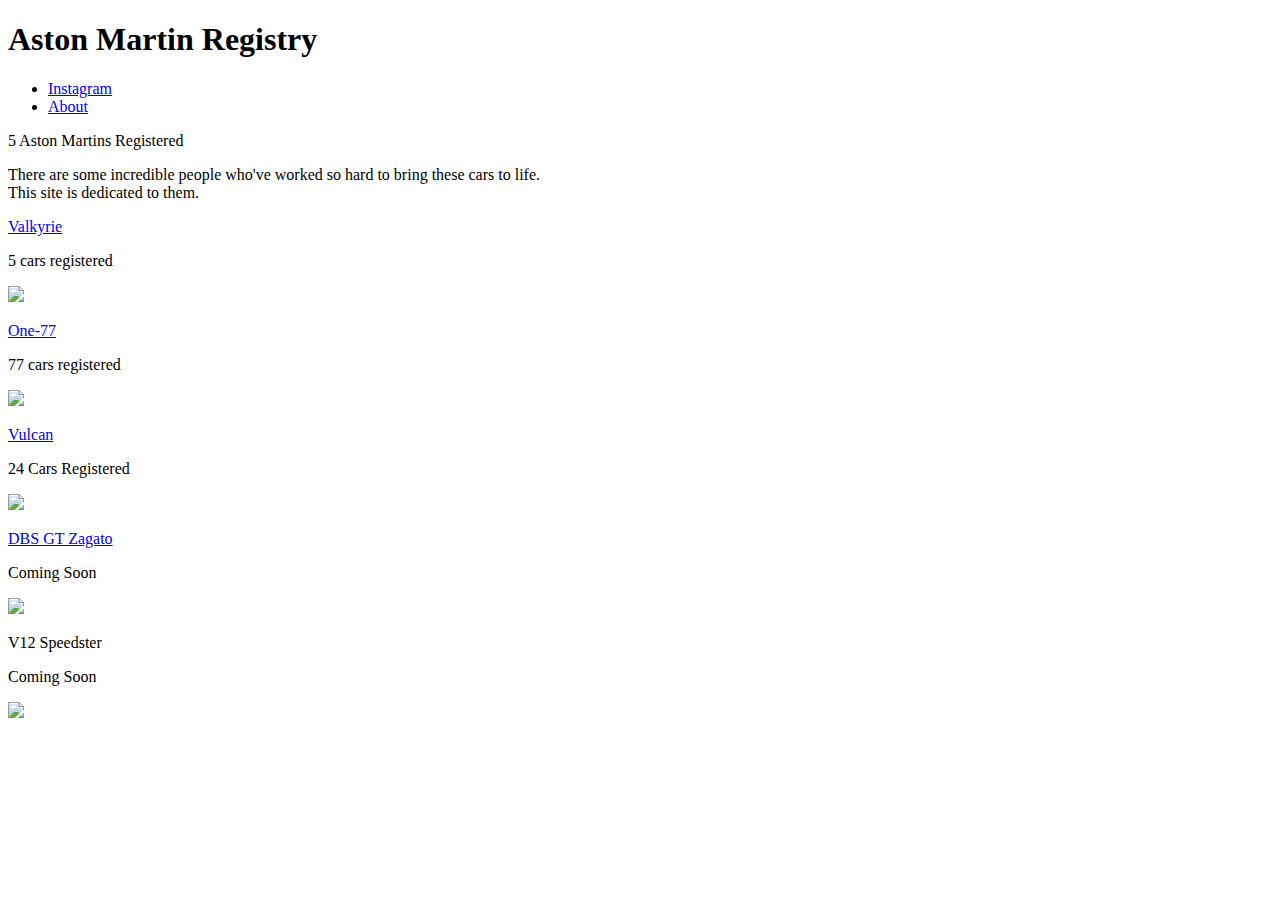
==== index.html @ cbc85d66 "Add files via upload" ====
﻿<!DOCTYPE html>
<html>
    
<head>
    <link href="astonmartinregistry.css" rel="stylesheet">
    <link rel="preconnect" href="https://fonts.gstatic.com">
    <link rel="preconnect" href="https://fonts.gstatic.com" crossorigin>
    <link href="https://fonts.googleapis.com/css2?family=Julius+Sans+One&family=Suranna&display=swap" rel="stylesheet">
    <link href="https://fonts.googleapis.com/css2?family=Montserrat:ital,wght@1,300&display=swap" rel="stylesheet">
    <script src="https://ajax.googleapis.com/ajax/libs/jquery/3.6.0/jquery.min.js"></script>


    <meta charset="UTF-8">
    <meta name="viewport" content="width=device-width, initial-scale=1">
    <title>Aston Martin Registry</title>
</head>

    <body>
        
        <header>
            <div class="titlebox">
                <div class="maintitlebox">
                    <h1>Aston Martin Registry</h1>
                </div>
            </div>
        </header>

        <nav>
            <div class="navigationbox">
                <ul>
                   
                    <li><div class="links"><a href="https://www.instagram.com/astonmartinregistry/">Instagram</a></div></li>
                    <li><div class="links"><a href="about.html">About</a></div></li>
                </ul>
            </div>
        </nav>

        <section>
            <div class="section1box">
            </div>
            <div class="loader">
                <p class="counter"><span class="count">106</span> Aston Martins Registered</p>

                <script>
                    $('.count').each(function () {
                        $(this).prop('Counter', 0).animate({
                            Counter: $(this).text()
                        }, {
                            duration: 5000,
                            easing:'swing',
                            step: function (now) {
                                $(this).text(Math.ceil(now));
                            }
                        });
                    });
                </script>
            </div>
            <div class="section2box">
                <p>There are some incredible people who've worked so hard to bring these cars to life. <br />This site is dedicated to them.</p>
            </div>

            <div class="valkyrieregistrybox">
                <div class="valkyrieregistrytext">
                    <a class="lol" href="valkyrieregistry.html">
                        <p class="textdesc1">Valkyrie</p>
                    </a>
                    <p class="textdesc2">5 cars registered</p>
                </div>
                <div class="valkyrieregistryimage">
                    <img src="IMG_2756.JPG" width=100%>
                </div>
            </div>

            <div class="valkyrieregistrybox">
                <div class="valkyrieregistrytext">
                    <a class="lol" href="one77registry.html">
                        <p class="textdesc1">One-77</p>
                    </a>
                    <p class="textdesc2">77 cars registered</p>
                </div>
                <div class="valkyrieregistryimage">
                    <img src="IMG_2806.JPG" width=100%>
                </div>
            </div>

            <div class="valkyrieregistrybox">
                <div class="valkyrieregistrytext">
                    <a class="lol" href="vulcanregistry.html">
                        <p class="textdesc1">Vulcan</p>
                    </a>
                    <p class="textdesc2">24 Cars Registered</p>
                </div>
                <div class="valkyrieregistryimage">
                    <img src="IMG_3016.JPG" width=100%>
                </div>
            </div>

            <div class="valkyrieregistrybox">
                <div class="valkyrieregistrytext">
                    <a class="lol" href="#">
                        <p class="textdesc1">DBS GT Zagato</p>
                    </a>
                    <p class="textdesc2">Coming Soon</p>
                </div>
                <div class="valkyrieregistryimage">
                    <img src="IMG_3012.JPG" width=100%>
                </div>
            </div>

            <div class="valkyrieregistrybox">
                <div class="valkyrieregistrytext">
                    <p class="textdesc1">V12 Speedster</p>
                    <p class="textdesc2">Coming Soon</p>
                </div>
                <div class="valkyrieregistryimage">
                    <img src="IMG_2804.JPG" width=100%>
                </div>
            </div>





            <div class="section1box">
            </div>
            <div class="section1box">
            </div>


            <footer class="footer">
            </footer>

        </section>


        <footer>
            
        </footer>
        

    </body>
    
</html>
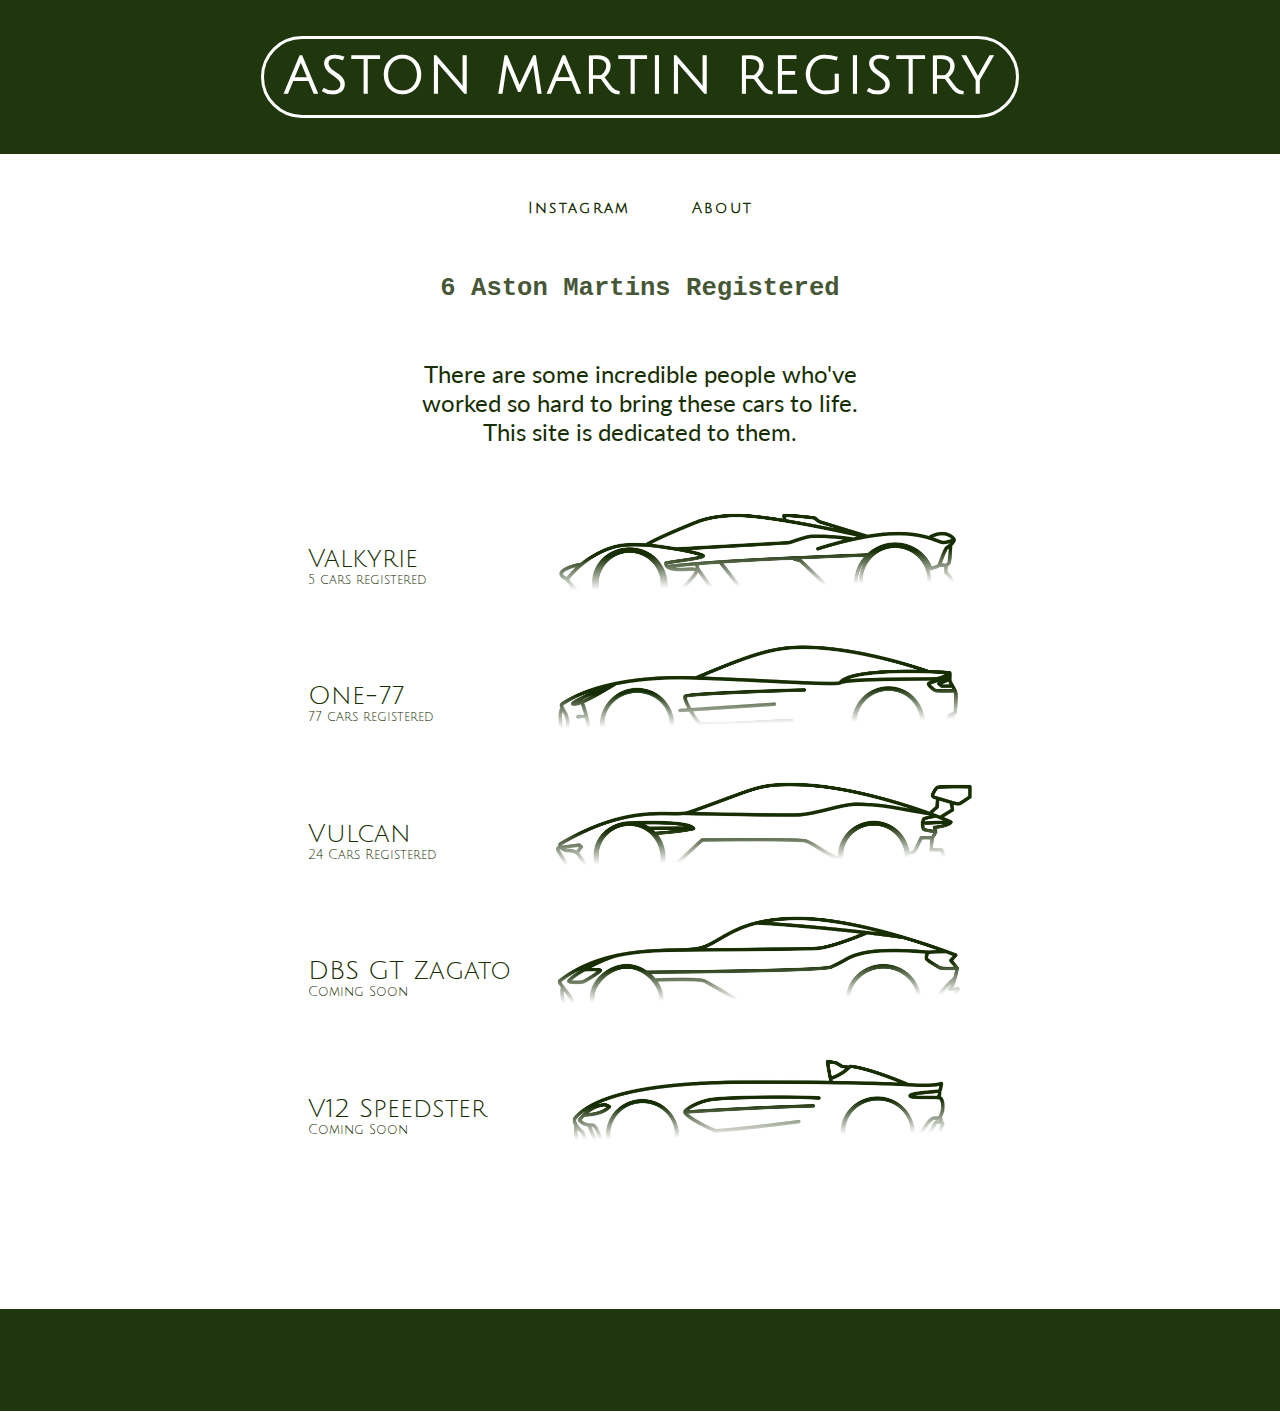
==== commit ad3bebb5: "Update index.html" ====
--- a/index.html
+++ b/index.html
@@ -6,7 +6,8 @@
     <link rel="preconnect" href="https://fonts.gstatic.com">
     <link rel="preconnect" href="https://fonts.gstatic.com" crossorigin>
     <link href="https://fonts.googleapis.com/css2?family=Julius+Sans+One&family=Suranna&display=swap" rel="stylesheet">
-    <link href="https://fonts.googleapis.com/css2?family=Montserrat:ital,wght@1,300&display=swap" rel="stylesheet">
+    <link href="https://fonts.googleapis.com/css2?family=Julius+Sans+One&family=Lato:wght@300&family=Marcellus+SC&display=swap" rel="stylesheet">
+    <link href="https://fonts.googleapis.com/css2?family=Poiret+One&family=Quicksand:wght@300&display=swap" rel="stylesheet">
     <script src="https://ajax.googleapis.com/ajax/libs/jquery/3.6.0/jquery.min.js"></script>
 
 
@@ -67,7 +68,9 @@
                     <p class="textdesc2">5 cars registered</p>
                 </div>
                 <div class="valkyrieregistryimage">
-                    <img src="IMG_2756.JPG" width=100%>
+                    <a href="valkyrieregistry.html">
+                        <img src="IMG_2756.JPG" width=100%>
+                    </a>                  
                 </div>
             </div>
 
@@ -79,7 +82,9 @@
                     <p class="textdesc2">77 cars registered</p>
                 </div>
                 <div class="valkyrieregistryimage">
-                    <img src="IMG_2806.JPG" width=100%>
+                    <a href="on77registry.html">
+                        <img src="IMG_2806.JPG" width=100%>
+                    </a>
                 </div>
             </div>
 
@@ -91,7 +96,9 @@
                     <p class="textdesc2">24 Cars Registered</p>
                 </div>
                 <div class="valkyrieregistryimage">
-                    <img src="IMG_3016.JPG" width=100%>
+                    <a href="vulcanregistry.html">
+                        <img src="IMG_3016.JPG" width=100%>
+                    </a>
                 </div>
             </div>
 
@@ -140,4 +147,4 @@
 
     </body>
     
-</html>+</html>
--- a/astonmartinregistry.css
+++ b/astonmartinregistry.css
@@ -0,0 +1,335 @@
+/*Highlight Light HEX: 789788*/
+/*Highlight Dark HEX: 172e03*/
+/*Profile Pic Samples*/
+/*8ba691, 789883, 8da794, 6a8a79, 869f8d, 789785*/
+/*Nice Dark green 4c6050*/
+
+html {
+    background-color: #ffffff;
+    height: 100%;
+}
+
+body {
+    min-height: 100%;
+    padding: 0;
+    margin: 0;
+    position: relative;
+}
+
+
+* {
+    margin: 0;
+    padding: 0;
+    box-sizing: border-box;
+}
+
+
+
+.titlebox {
+    width: 100%;
+    height: 12vw;
+    display: flex;
+    justify-content: center;
+    align-items: center;
+    text-align: center;
+    background-color: #172e03;
+    opacity: 0.96;
+
+}
+
+
+.maintitlebox h1 {
+    font-size: 4vw;
+    font-family: 'Julius Sans One', sans-serif;
+    color: #ffffff;
+    border: 0.3vw solid;
+    border-radius: 50px;
+    border-color: #ffffff;
+    padding-top: 10px;
+    padding-bottom: 10px;
+    padding-left: 20px;
+    padding-right: 20px;
+    text-transform: uppercase;
+    letter-spacing: 0.05em;
+   
+
+}
+
+
+.navigationbox {
+    float: left;
+    width: 100%;
+    font-family: 'Julius Sans One', sans-serif;
+    color: #172e03;
+    margin-bottom: 15px;
+    position: relative;
+    margin: 2em 0;
+    font-size: 1.2vw;
+}
+.navigationbox ul {
+	clear:left;
+	float:right;
+	list-style:none;
+	margin:10px 0 0 0;
+	padding:0;
+	position:relative;
+	right:50%;
+	text-align:center;
+    
+}
+.navigationbox ul li {
+	display:block;
+	float:left;
+	list-style:none;
+	margin:0;
+	padding:0;
+	position:relative;
+	left:50%;
+}
+
+.navigationbox ul li a {
+	display:block;
+	margin:0 0 0 1px;
+	padding:5px 30px;
+	font-weight: bold;
+	text-decoration:none;
+	line-height:1.3em;
+}
+
+
+
+
+
+.section1box {
+    height: 9vw;
+    width: 100%;
+}
+
+.section2box {
+    height: 10vw;
+    width: 40%;
+    margin: auto;
+    font-size: 1.9vw;
+    font-family: 'Lato', sans-serif;
+    color: #172e03;
+    text-align: center;
+}
+
+.loader {
+    color: #172e03;
+    font-family: Consolas, Menlo, Monaco, monospace;
+    font-weight: bold;
+    font-size: 2vw;
+    opacity: 0.8;
+    display: flex;
+    justify-content: center;
+    align-items: center;
+    padding-bottom: 4vw;
+    border: 5px solid white;
+    
+}
+
+.valkyrieregistrybox {
+    margin: auto;
+    width: 53%;
+    
+    
+}
+
+.valkyrieregistrytext {
+    float: left;
+    margin: 1%;
+    width: 33%;
+   
+    margin-top: 7.5%;
+}
+
+.textdesc1 {
+    font-size: 2vw;
+    font-family: 'Julius Sans One', sans-serif;
+    color: #172e03;
+    background-image: linear-gradient(to right, white 50%, #172e03 50%);
+    background-size: 200%;
+    transition: background-position 0.3s;
+    
+}
+
+.lol {
+    text-decoration: none;
+}
+
+
+.textdesc1:hover {
+    background-position: -100%;
+    color: white;
+}
+
+.textdesc2 {
+    font-size: 1.0vw;
+    font-family: 'Julius Sans One', sans-serif;
+    color: #172e03;
+}
+
+.valkyrieregistryimage {
+    
+    overflow: hidden;
+    margin: 1%;
+  
+}
+
+
+
+.footer {
+    position: absolute;
+    width: 100%;
+    bottom: 0;
+    background-color: #172e03;
+    height: 8vw;
+    opacity: 0.96;
+}
+/*
+.footerbox {
+    background-color: #172e03;
+    width: 100%;
+    padding: 35px 50px 35px 50px;
+    
+    font-family: 'Julius Sans One', sans-serif;
+    font-size: 15px;
+    display: flex;
+    justify-content: space-between;
+}
+*/
+.links a {
+    color: #172e03;
+    text-decoration: none;
+    letter-spacing: 0.15em;
+}
+
+.links a:after {
+    content: "";
+    display: block;
+    height: 2px;
+    background: #172e03;
+    transform: scaleX(0);
+    transform-origin: bottom left;
+    transition: transform 0.3s ease-out;
+    width: 100%;
+}
+
+.links a:hover:after {
+    width: 100%;
+    transform: scale(1);
+}
+
+/*
+$desktop:1200px;
+$laptop:1024px;
+$tablet:768px;
+$phone:480px;
+*/
+
+
+
+
+/*valkyrie regsitry page*/
+.valkyriebigbox {
+    width:50%;
+    margin: auto;
+    
+}
+
+.valkimages {
+    display: block;
+    margin-left: auto;
+    margin-right: auto;
+    width: 68%;
+}
+
+.textundervalk {
+    font-family: 'Julius Sans One', sans-serif;
+    text-align: center;
+    font-size: 1.2vw;
+    letter-spacing: 0.15em;
+    padding-bottom: 3vw;
+    
+}
+
+
+.valkyrieinfomation {
+    width: 30%;
+    margin: auto;
+    font-size: 1.8vw;
+    padding-top: 5vw;
+    padding-bottom: 5vw;
+    font-family: 'Lato', sans-serif;
+    text-align: center;
+}
+
+h3 {
+    font-family: 'Julius Sans One', sans-serif;
+    text-align: center;
+    font-size: 5vw;
+    
+    text-transform: uppercase;
+    letter-spacing: 0.05em;
+}
+
+.paragraph1 {
+    border: solid black 5px;
+}
+
+.manifestobox {
+    width: 50%;
+    margin: auto;
+    font-size: 1.5vw;
+    padding-top: 5vw;
+    padding-bottom: 5vw;
+    font-family: 'Montserrat', sans-serif;
+    text-align: left;
+}
+
+@media only screen and (max-width: 900px) {
+    .titlebox {
+        height: 18vw;
+    }
+    .maintitlebox h1 {
+        font-size: 5vw;
+    }
+    .navigationbox {
+        font-size: 2.4vw;
+    }
+    .loader {
+        font-size: 3.8vw;
+    }
+    .section2box {
+        height: 20vw;
+        font-size: 3vw;
+        width: 60%;
+    }
+    .valkyrieregistrybox {
+        width: 80%;
+    }
+    .textdesc1 {
+        font-size: 3.2vw;
+    }
+    .textdesc2 {
+        font-size: 1.8vw;
+    }
+    h3 {
+        font-size: 7vw;
+    }
+    .valkyrieinfomation {
+        width: 50%;
+        font-size: 3.3vw;
+        height: 20vw;
+    }
+    .valkyriebigbox {
+        width: 90%;
+    }
+    .textundervalk {
+        font-size: 2.2vw;
+    }
+    .manifestobox {
+        font-size: 3vw;
+    }
+}
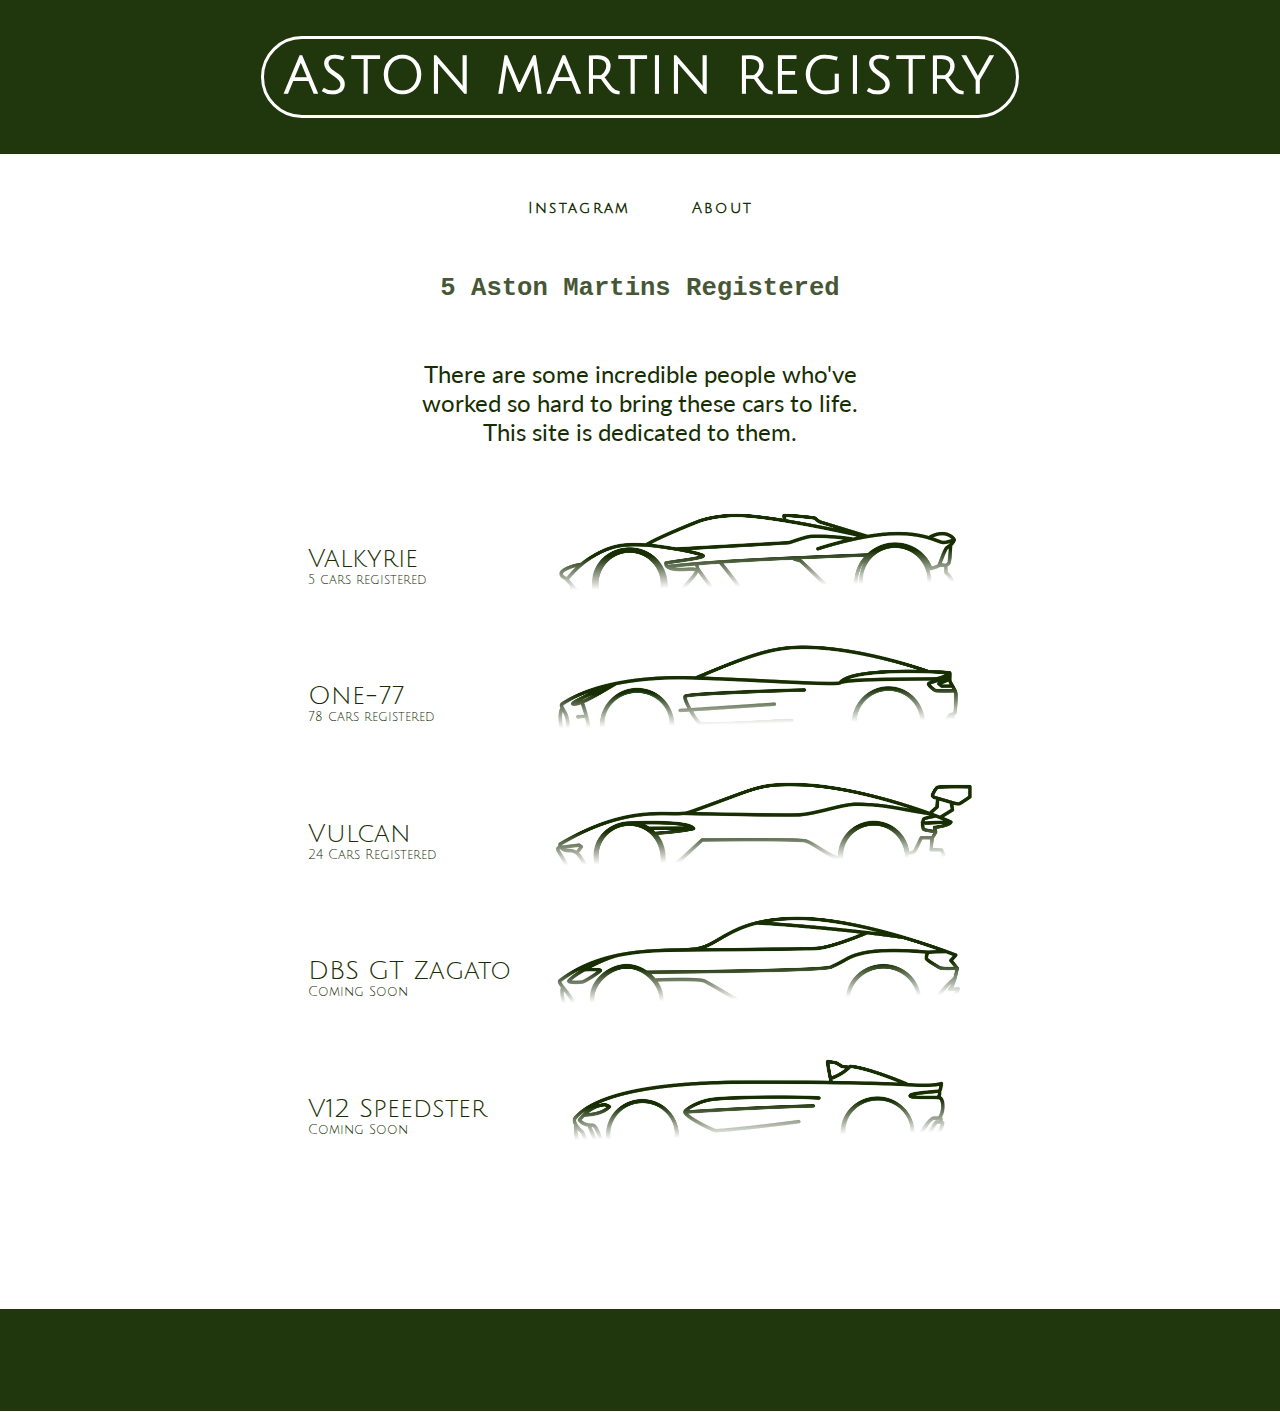
==== commit 9016d278: "Update index.html" ====
--- a/index.html
+++ b/index.html
@@ -40,7 +40,7 @@
             <div class="section1box">
             </div>
             <div class="loader">
-                <p class="counter"><span class="count">106</span> Aston Martins Registered</p>
+                <p class="counter"><span class="count">107</span> Aston Martins Registered</p>
 
                 <script>
                     $('.count').each(function () {
@@ -79,10 +79,10 @@
                     <a class="lol" href="one77registry.html">
                         <p class="textdesc1">One-77</p>
                     </a>
-                    <p class="textdesc2">77 cars registered</p>
+                    <p class="textdesc2">78 cars registered</p>
                 </div>
                 <div class="valkyrieregistryimage">
-                    <a href="on77registry.html">
+                    <a href="one77registry.html">
                         <img src="IMG_2806.JPG" width=100%>
                     </a>
                 </div>
--- a/astonmartinregistry.css
+++ b/astonmartinregistry.css
@@ -284,7 +284,7 @@
     font-size: 1.5vw;
     padding-top: 5vw;
     padding-bottom: 5vw;
-    font-family: 'Montserrat', sans-serif;
+    font-family: 'Lato', sans-serif;
     text-align: left;
 }
 
@@ -331,5 +331,6 @@
     }
     .manifestobox {
         font-size: 3vw;
-    }
-}
+        width: 60%;
+    }
+}
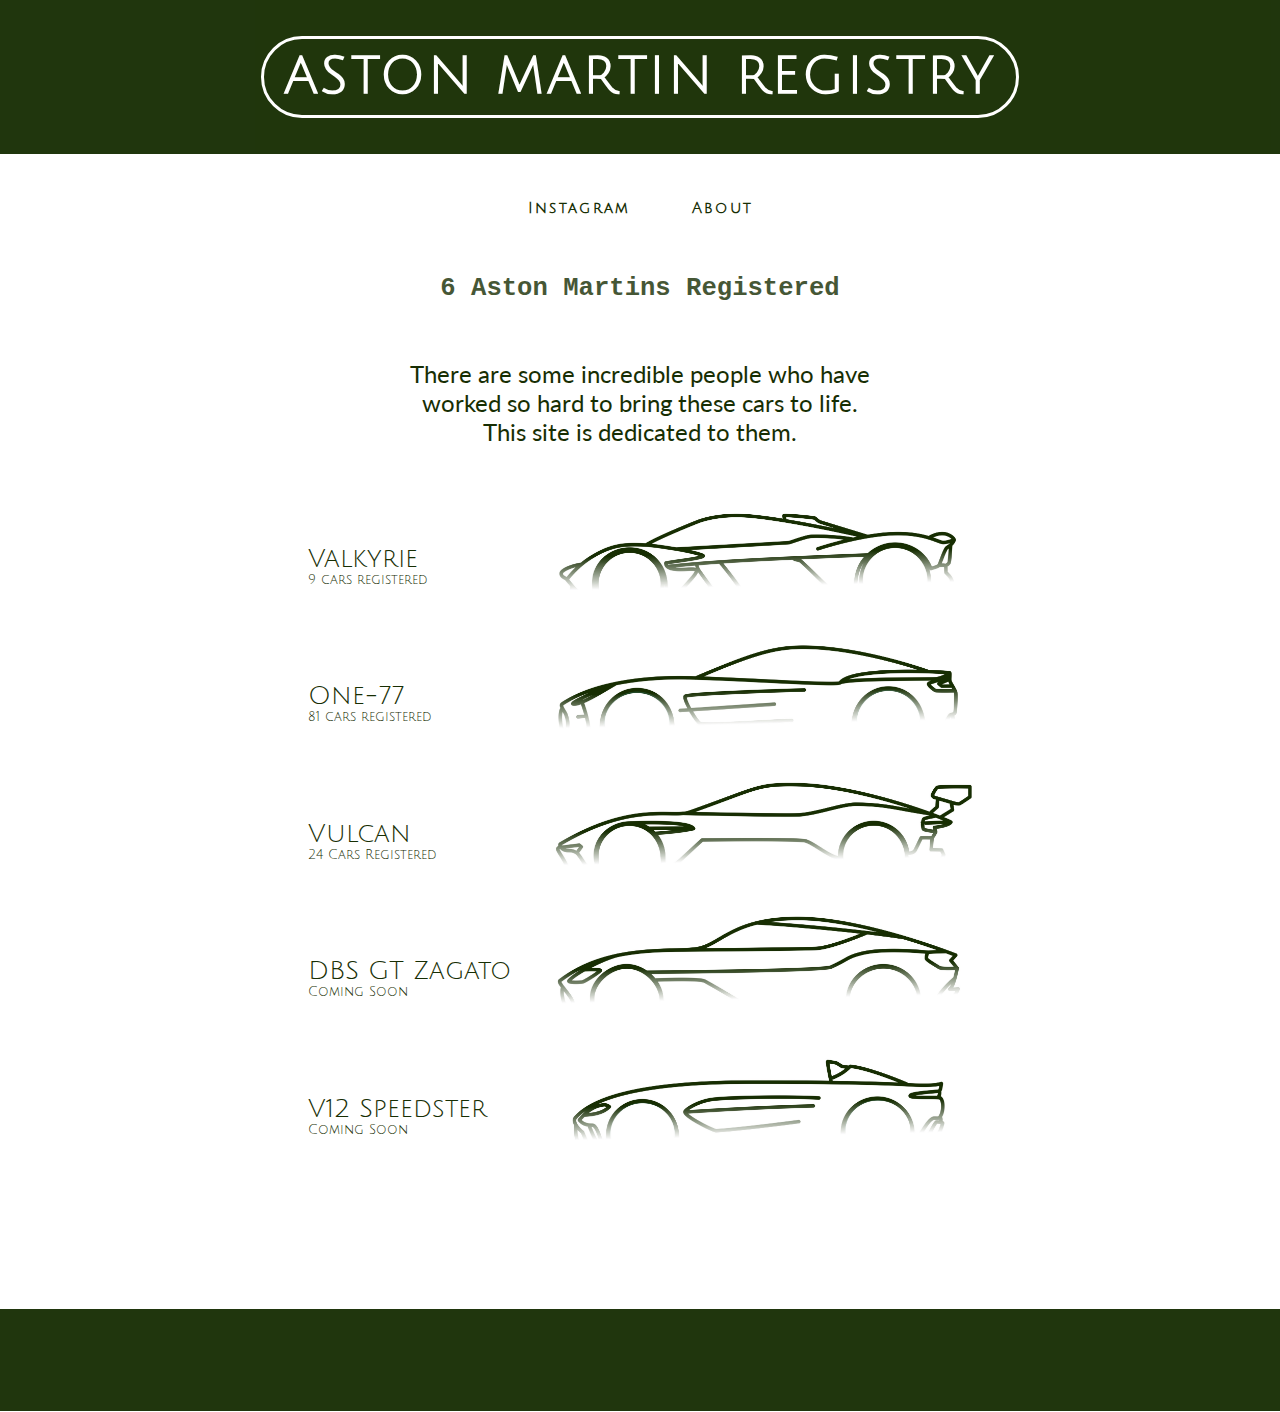
==== commit 67e7dfa0: "Update index.html" ====
--- a/index.html
+++ b/index.html
@@ -40,7 +40,7 @@
             <div class="section1box">
             </div>
             <div class="loader">
-                <p class="counter"><span class="count">107</span> Aston Martins Registered</p>
+                <p class="counter"><span class="count">114</span> Aston Martins Registered</p>
 
                 <script>
                     $('.count').each(function () {
@@ -57,7 +57,7 @@
                 </script>
             </div>
             <div class="section2box">
-                <p>There are some incredible people who've worked so hard to bring these cars to life. <br />This site is dedicated to them.</p>
+                <p>There are some incredible people who have worked so hard to bring these cars to life. <br />This site is dedicated to them.</p>
             </div>
 
             <div class="valkyrieregistrybox">
@@ -65,7 +65,7 @@
                     <a class="lol" href="valkyrieregistry.html">
                         <p class="textdesc1">Valkyrie</p>
                     </a>
-                    <p class="textdesc2">5 cars registered</p>
+                    <p class="textdesc2">9 cars registered</p>
                 </div>
                 <div class="valkyrieregistryimage">
                     <a href="valkyrieregistry.html">
@@ -79,7 +79,7 @@
                     <a class="lol" href="one77registry.html">
                         <p class="textdesc1">One-77</p>
                     </a>
-                    <p class="textdesc2">78 cars registered</p>
+                    <p class="textdesc2">81 cars registered</p>
                 </div>
                 <div class="valkyrieregistryimage">
                     <a href="one77registry.html">
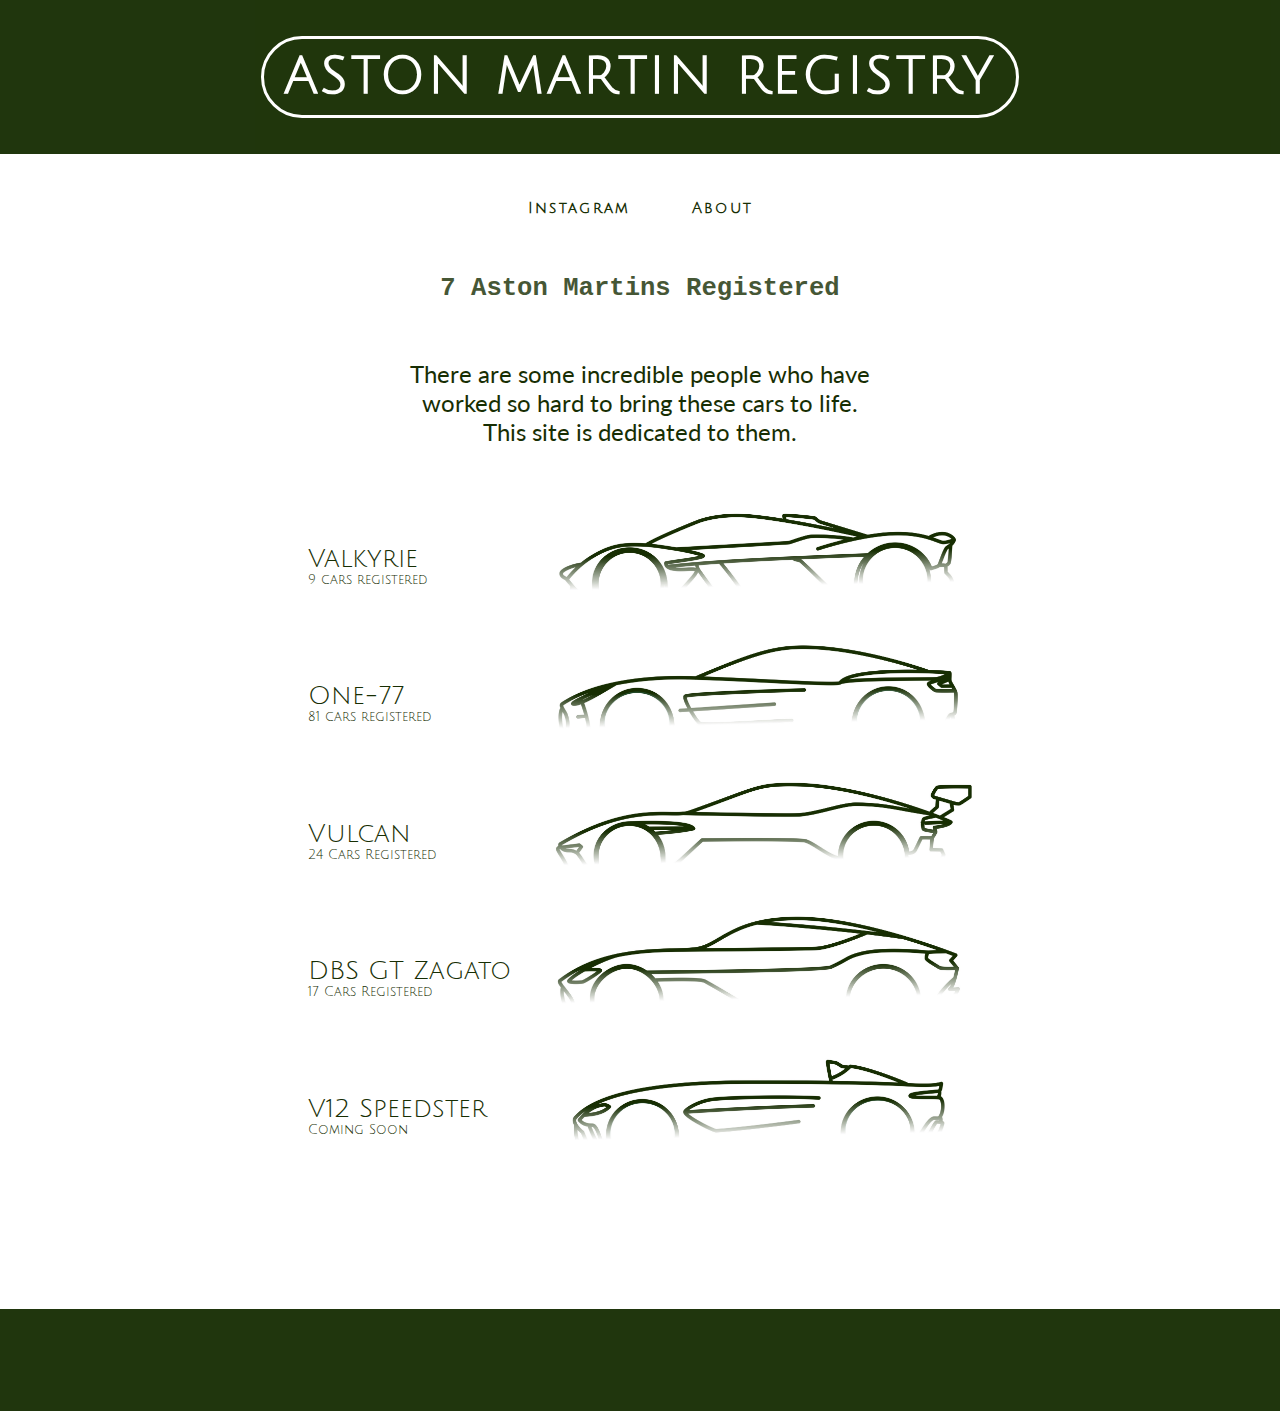
==== commit 41e0f6bd: "Update index.html" ====
--- a/index.html
+++ b/index.html
@@ -40,7 +40,7 @@
             <div class="section1box">
             </div>
             <div class="loader">
-                <p class="counter"><span class="count">114</span> Aston Martins Registered</p>
+                <p class="counter"><span class="count">131</span> Aston Martins Registered</p>
 
                 <script>
                     $('.count').each(function () {
@@ -104,13 +104,15 @@
 
             <div class="valkyrieregistrybox">
                 <div class="valkyrieregistrytext">
-                    <a class="lol" href="#">
+                    <a class="lol" href="dbsgtzagatoregistry.html">
                         <p class="textdesc1">DBS GT Zagato</p>
                     </a>
-                    <p class="textdesc2">Coming Soon</p>
+                    <p class="textdesc2">17 Cars Registered</p>
                 </div>
                 <div class="valkyrieregistryimage">
-                    <img src="IMG_3012.JPG" width=100%>
+                    <a href="dbsgtzagatoregistry.html">
+                        <img src="IMG_3012.JPG" width=100%>
+                    </a>
                 </div>
             </div>
 
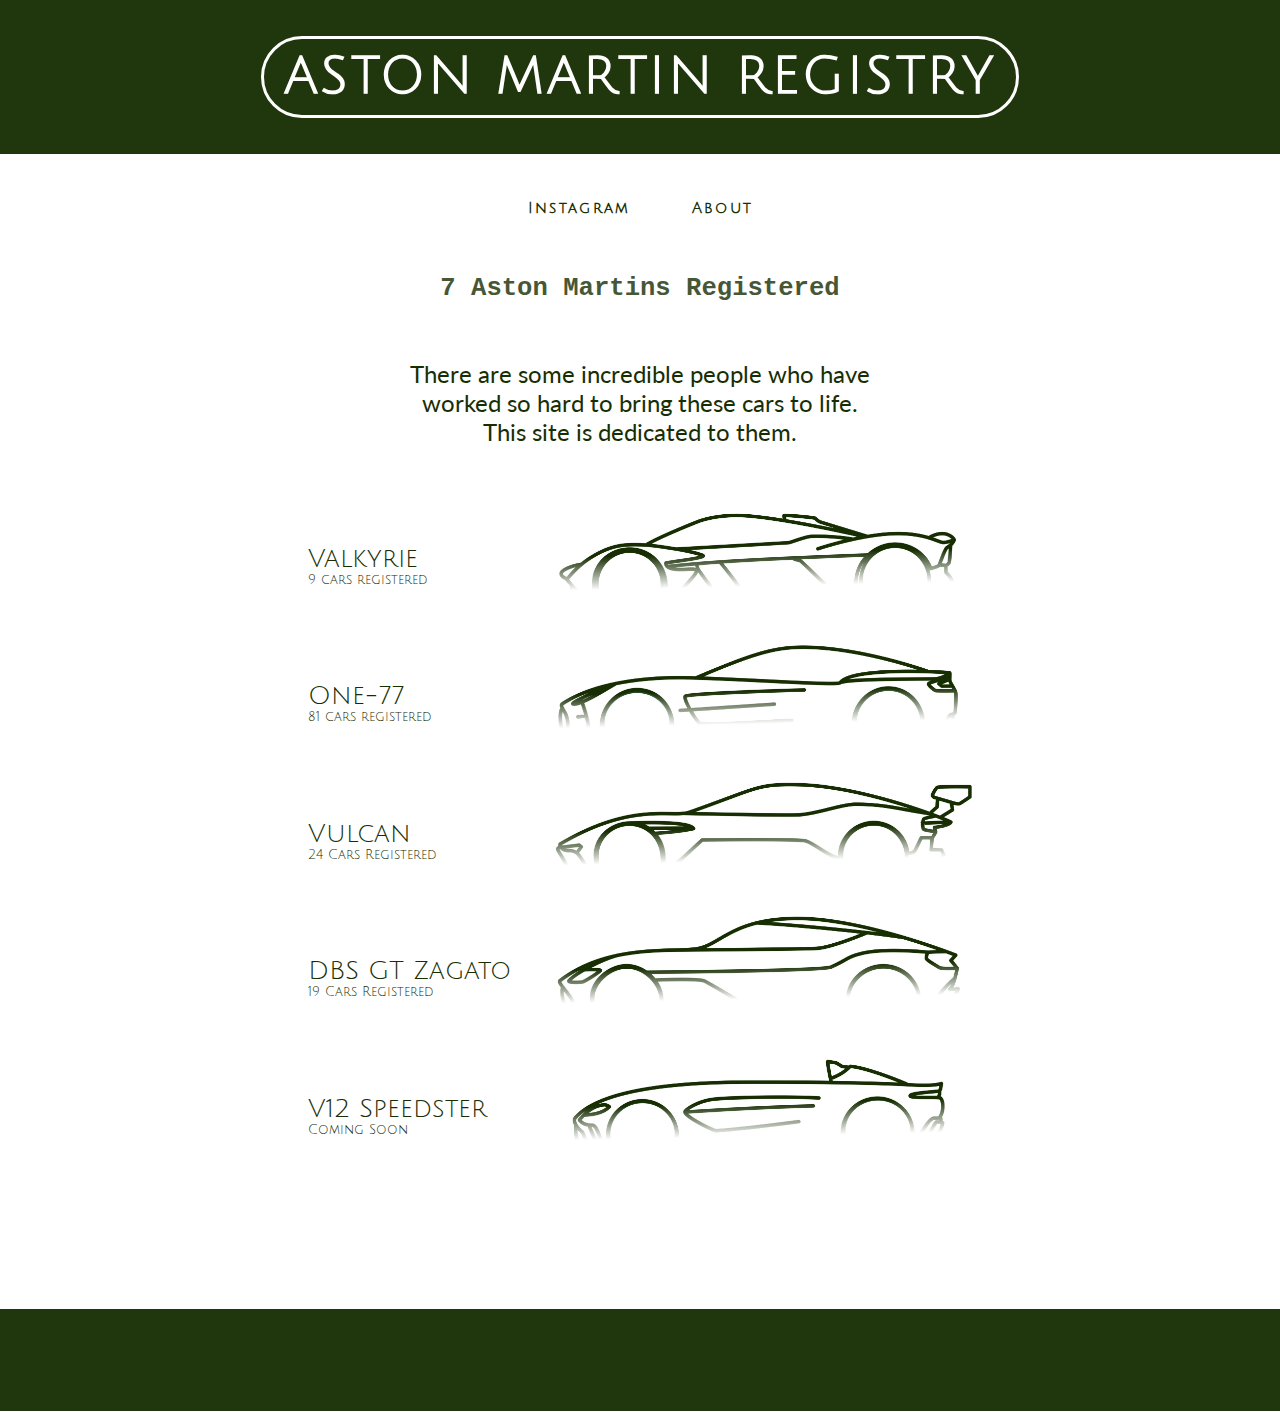
==== commit cd5da372: "Update index.html" ====
--- a/index.html
+++ b/index.html
@@ -40,7 +40,7 @@
             <div class="section1box">
             </div>
             <div class="loader">
-                <p class="counter"><span class="count">131</span> Aston Martins Registered</p>
+                <p class="counter"><span class="count">133</span> Aston Martins Registered</p>
 
                 <script>
                     $('.count').each(function () {
@@ -107,7 +107,7 @@
                     <a class="lol" href="dbsgtzagatoregistry.html">
                         <p class="textdesc1">DBS GT Zagato</p>
                     </a>
-                    <p class="textdesc2">17 Cars Registered</p>
+                    <p class="textdesc2">19 Cars Registered</p>
                 </div>
                 <div class="valkyrieregistryimage">
                     <a href="dbsgtzagatoregistry.html">
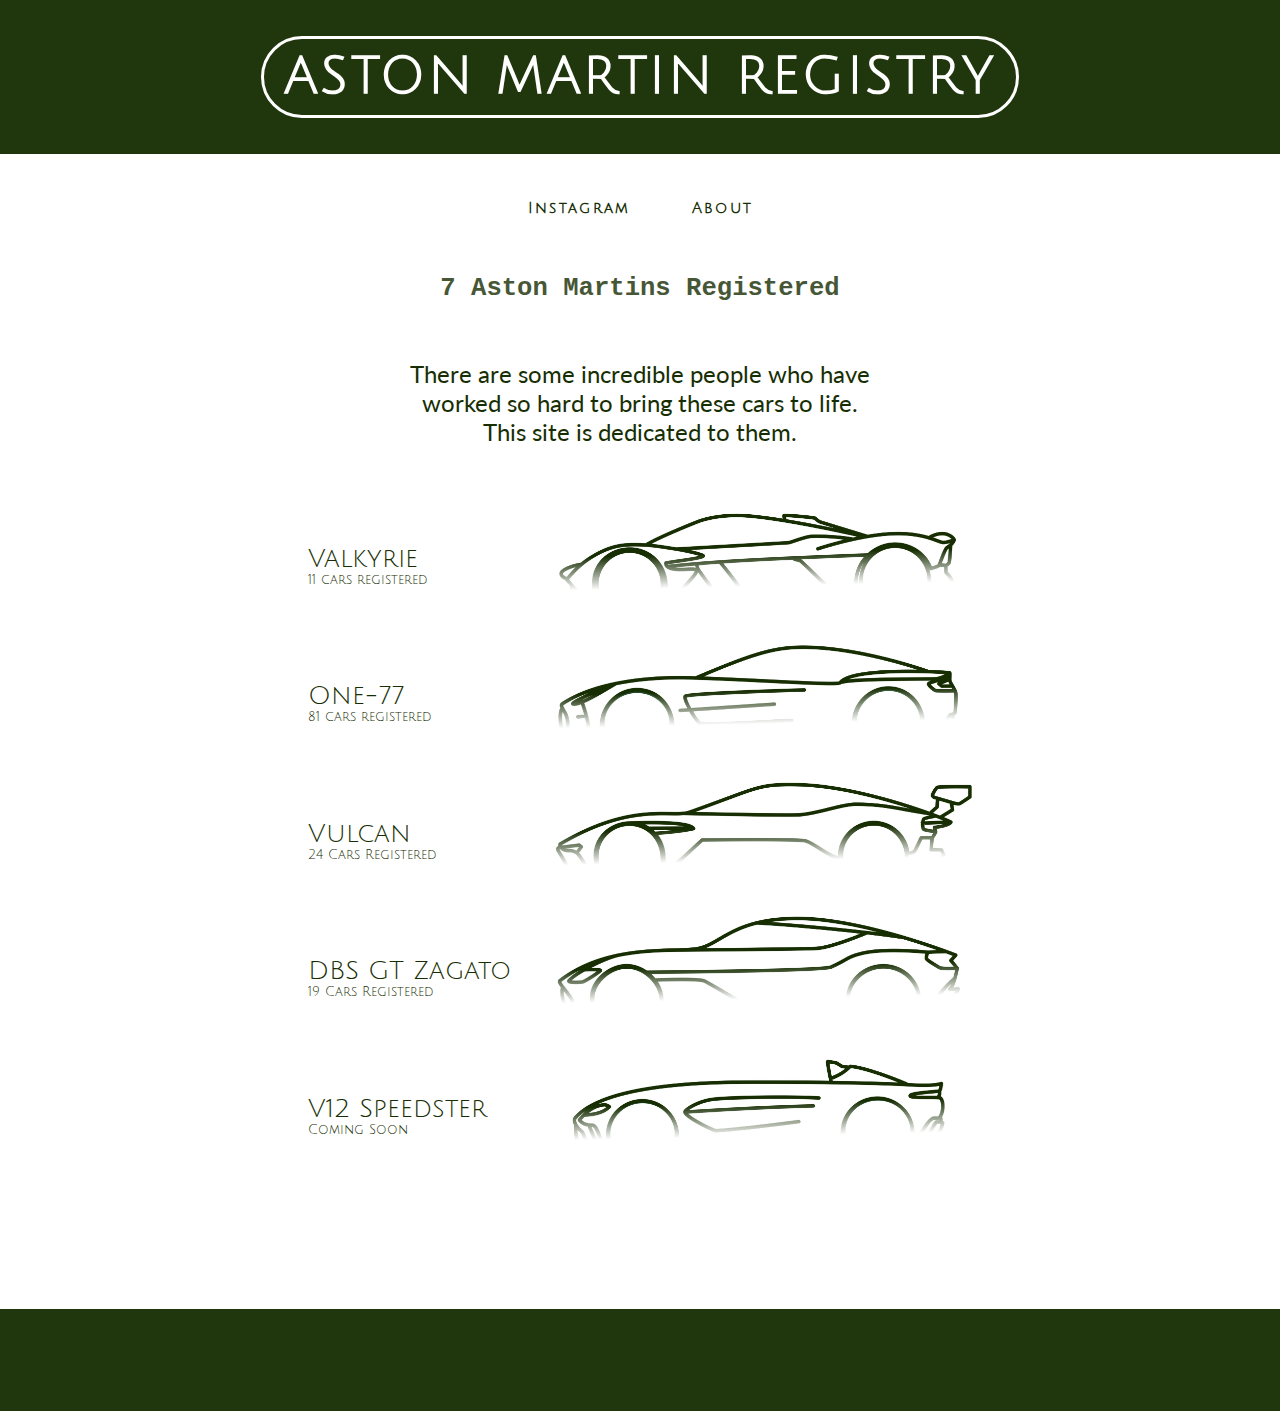
==== commit 94d5d7f4: "Update index.html" ====
--- a/index.html
+++ b/index.html
@@ -40,7 +40,7 @@
             <div class="section1box">
             </div>
             <div class="loader">
-                <p class="counter"><span class="count">133</span> Aston Martins Registered</p>
+                <p class="counter"><span class="count">135</span> Aston Martins Registered</p>
 
                 <script>
                     $('.count').each(function () {
@@ -65,7 +65,7 @@
                     <a class="lol" href="valkyrieregistry.html">
                         <p class="textdesc1">Valkyrie</p>
                     </a>
-                    <p class="textdesc2">9 cars registered</p>
+                    <p class="textdesc2">11 cars registered</p>
                 </div>
                 <div class="valkyrieregistryimage">
                     <a href="valkyrieregistry.html">
